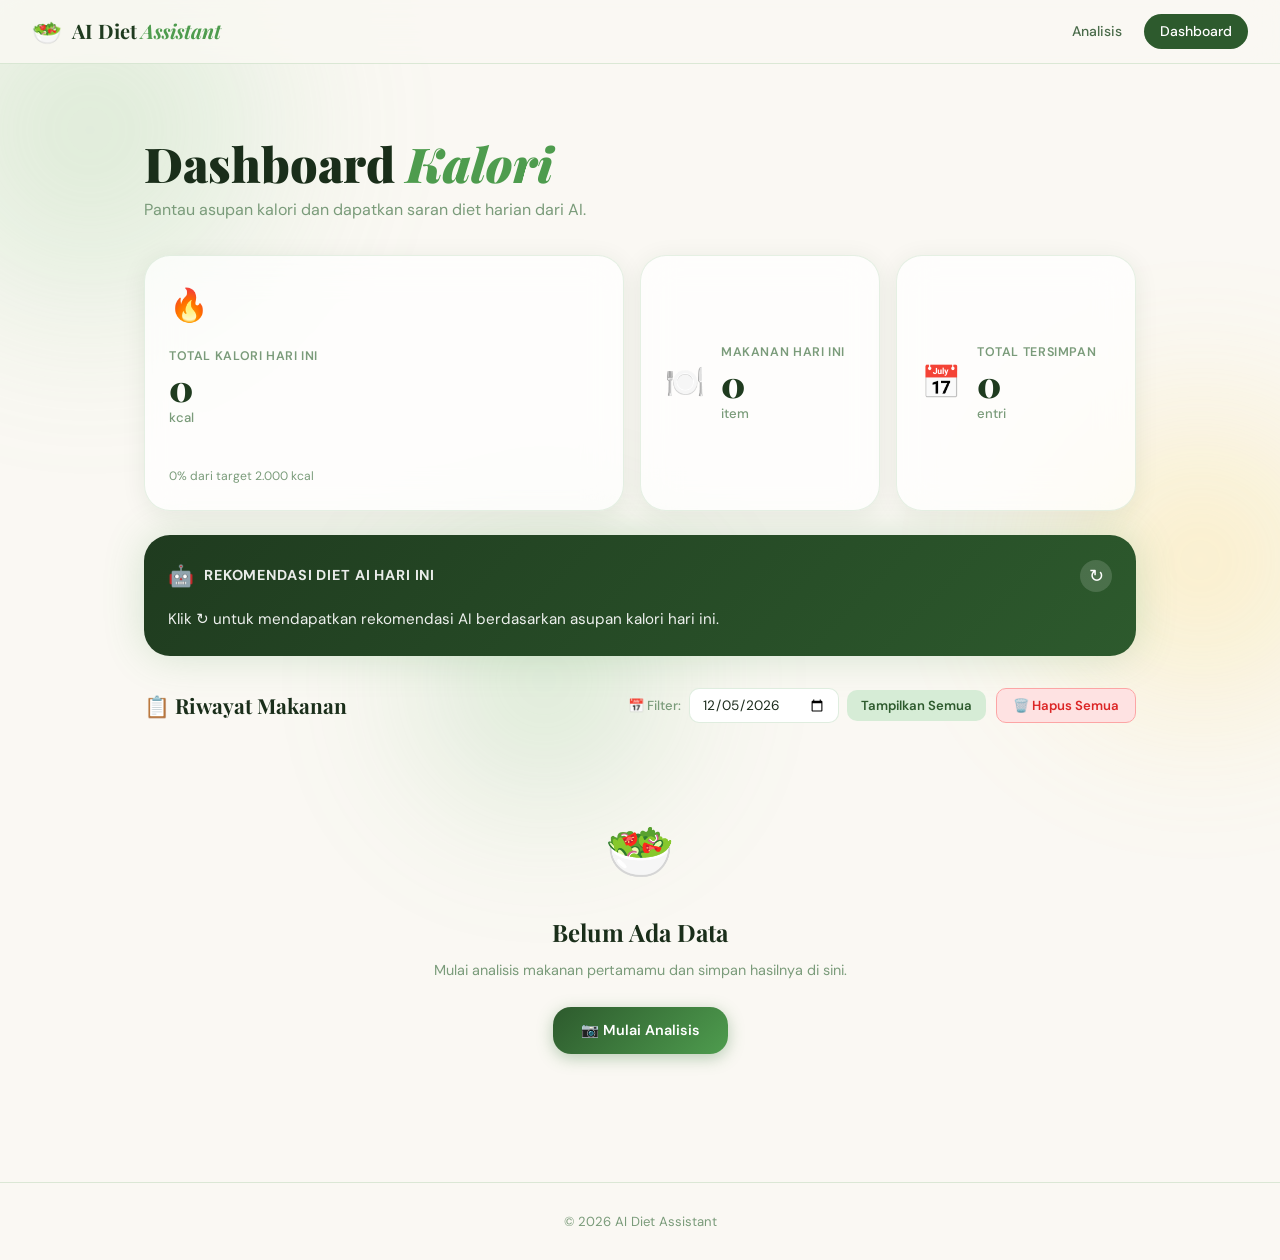
==== dashboard.html @ c58c876d "File Awal" ====
<!DOCTYPE html>
<html lang="id">
<head>
  <meta charset="UTF-8" />
  <meta name="viewport" content="width=device-width, initial-scale=1.0" />
  <title>Dashboard — AI Diet Assistant</title>
  <link rel="preconnect" href="https://fonts.googleapis.com" />
  <link href="https://fonts.googleapis.com/css2?family=Playfair+Display:wght@700;900&family=DM+Sans:wght@300;400;500;600&display=swap" rel="stylesheet" />
  <link rel="stylesheet" href="style.css" />
</head>
<body>
  <div class="bg-blob blob-1"></div>
  <div class="bg-blob blob-2"></div>
  <div class="bg-blob blob-3"></div>

  <!-- Navigation -->
  <nav class="navbar">
    <div class="nav-brand">
      <span class="brand-icon">🥗</span>
      <span class="brand-name">AI Diet<em>Assistant</em></span>
    </div>
    <div class="nav-links">
      <a href="index.html" class="nav-link">Analisis</a>
      <a href="dashboard.html" class="nav-link active">Dashboard</a>
    </div>
  </nav>

  <main class="main-container dashboard-container">
    <!-- Page Header -->
    <header class="page-header">
      <h1 class="page-title">Dashboard <em>Kalori</em></h1>
      <p class="page-subtitle">Pantau asupan kalori dan dapatkan saran diet harian dari AI.</p>
    </header>

    <!-- Stats Row -->
    <div class="stats-row">
      <div class="stat-card stat-calories">
        <div class="stat-icon">🔥</div>
        <div class="stat-info">
          <div class="stat-label">Total Kalori Hari Ini</div>
          <div class="stat-value" id="todayCalories">0</div>
          <div class="stat-unit">kcal</div>
        </div>
        <div class="stat-bar-wrap">
          <div class="stat-bar" id="calorieProgress"></div>
          <div class="stat-bar-label" id="calorieProgressLabel">0% dari target 2000 kcal</div>
        </div>
      </div>

      <div class="stat-card stat-meals">
        <div class="stat-icon">🍽️</div>
        <div class="stat-info">
          <div class="stat-label">Makanan Hari Ini</div>
          <div class="stat-value" id="todayMeals">0</div>
          <div class="stat-unit">item</div>
        </div>
      </div>

      <div class="stat-card stat-streak">
        <div class="stat-icon">📅</div>
        <div class="stat-info">
          <div class="stat-label">Total Tersimpan</div>
          <div class="stat-value" id="totalEntries">0</div>
          <div class="stat-unit">entri</div>
        </div>
      </div>
    </div>

    <!-- AI Recommendation Banner -->
    <div class="ai-rec-banner" id="aiRecBanner">
      <div class="ai-rec-header">
        <span class="ai-rec-icon">🤖</span>
        <span class="ai-rec-title">Rekomendasi Diet AI Hari Ini</span>
        <button class="btn-refresh-rec" id="refreshRecBtn" title="Refresh rekomendasi">↻</button>
      </div>
      <div class="ai-rec-body" id="aiRecBody">
        <div class="ai-rec-loading" id="aiRecLoading" hidden>
          <span class="spinner"></span> Memuat rekomendasi AI...
        </div>
        <div class="ai-rec-text" id="aiRecText">Klik ↻ untuk mendapatkan rekomendasi AI berdasarkan asupan kalori hari ini.</div>
      </div>
    </div>

    <!-- Controls Bar -->
    <div class="controls-bar">
      <div class="controls-left">
        <h2 class="section-title-sm">📋 Riwayat Makanan</h2>
      </div>
      <div class="controls-right">
        <div class="filter-group">
          <label class="filter-label">📅 Filter:</label>
          <input type="date" id="filterDate" class="filter-date" />
          <button class="btn-clear-filter" id="clearFilterBtn">Tampilkan Semua</button>
        </div>
        <button class="btn-danger" id="clearAllBtn">🗑️ Hapus Semua</button>
      </div>
    </div>

    <!-- Empty State -->
    <div class="empty-state" id="emptyState" hidden>
      <div class="empty-icon">🥗</div>
      <h3>Belum Ada Data</h3>
      <p>Mulai analisis makanan pertamamu dan simpan hasilnya di sini.</p>
      <a href="index.html" class="btn-goto-analyze">📷 Mulai Analisis</a>
    </div>

    <!-- History List -->
    <div class="history-grid" id="historyGrid"></div>

    <!-- Confirm Delete Modal -->
    <div class="modal-overlay" id="confirmModal" hidden>
      <div class="modal-box">
        <div class="modal-icon">⚠️</div>
        <h3>Hapus Semua Data?</h3>
        <p>Semua riwayat makanan akan dihapus permanen dan tidak dapat dikembalikan.</p>
        <div class="modal-actions">
          <button class="btn-modal-cancel" id="cancelDeleteBtn">Batal</button>
          <button class="btn-modal-confirm" id="confirmDeleteBtn">Ya, Hapus</button>
        </div>
      </div>
    </div>
  </main>

  <footer class="footer">
    <p>© 2026 AI Diet Assistant</p>
  </footer>

  <script src="script.js"></script>
  <script src="dashboard.js"></script>
</body>
</html>
---- style.css ----
/* ============================================================
   AI DIET ASSISTANT — STYLESHEET
   Theme: Organic-Luxury · Warm Greens + Earthy Tones
   ============================================================ */

/* ── Reset & Base ── */
*, *::before, *::after { box-sizing: border-box; margin: 0; padding: 0; }

:root {
  --green-900: #1a2e1a;
  --green-800: #1f3b1f;
  --green-700: #2d5a2d;
  --green-600: #3d7a3d;
  --green-500: #4e9c4e;
  --green-400: #6ab56a;
  --green-300: #92cc92;
  --green-100: #d6ecd6;
  --green-50:  #f0f8f0;

  --amber-500: #d97706;
  --amber-400: #f59e0b;
  --amber-300: #fcd34d;
  --amber-100: #fef3c7;

  --red-500:   #dc2626;
  --red-100:   #fee2e2;

  --cream:     #faf8f3;
  --warm-gray: #f5f0e8;
  --text-dark: #1c2b1c;
  --text-mid:  #4a6b4a;
  --text-soft: #7a9b7a;
  --border:    rgba(77, 156, 77, 0.18);

  --card-bg:   rgba(255,255,255,0.72);
  --card-border: rgba(77,156,77,0.14);
  --glass-blur: blur(18px);

  --radius-sm: 10px;
  --radius-md: 18px;
  --radius-lg: 26px;
  --radius-xl: 36px;

  --shadow-soft: 0 4px 24px rgba(30,60,30,0.08);
  --shadow-card: 0 8px 40px rgba(30,60,30,0.12);
  --shadow-glow: 0 0 40px rgba(78,156,78,0.22);

  --font-display: 'Playfair Display', Georgia, serif;
  --font-body:    'DM Sans', system-ui, sans-serif;

  --transition: 0.28s cubic-bezier(0.4,0,0.2,1);
}

html { scroll-behavior: smooth; }

body {
  font-family: var(--font-body);
  background-color: var(--cream);
  color: var(--text-dark);
  min-height: 100vh;
  overflow-x: hidden;
  line-height: 1.6;
}

/* ── Ambient Blobs ── */
.bg-blob {
  position: fixed;
  border-radius: 50%;
  filter: blur(80px);
  pointer-events: none;
  z-index: 0;
  opacity: 0.38;
}
.blob-1 {
  width: 500px; height: 500px;
  background: radial-gradient(circle, #92cc92, transparent 70%);
  top: -120px; left: -160px;
  animation: blobFloat 14s ease-in-out infinite;
}
.blob-2 {
  width: 400px; height: 400px;
  background: radial-gradient(circle, #fcd34d, transparent 70%);
  top: 40%; right: -120px;
  animation: blobFloat 18s ease-in-out infinite reverse;
}
.blob-3 {
  width: 320px; height: 320px;
  background: radial-gradient(circle, #6ab56a, transparent 70%);
  bottom: 60px; left: 30%;
  animation: blobFloat 22s ease-in-out infinite;
}
@keyframes blobFloat {
  0%,100% { transform: translate(0,0) scale(1); }
  33%      { transform: translate(30px,-20px) scale(1.04); }
  66%      { transform: translate(-20px,30px) scale(0.97); }
}

/* ── Navbar ── */
.navbar {
  position: sticky; top: 0; z-index: 100;
  display: flex; align-items: center; justify-content: space-between;
  padding: 0 2rem;
  height: 64px;
  background: rgba(250,248,243,0.85);
  backdrop-filter: blur(16px);
  border-bottom: 1px solid var(--border);
}
.nav-brand {
  display: flex; align-items: center; gap: 10px;
  font-family: var(--font-display);
  font-size: 1.25rem;
  font-weight: 700;
  color: var(--green-800);
}
.nav-brand em { font-style: italic; color: var(--green-500); margin-left: 4px; }
.brand-icon { font-size: 1.5rem; }
.nav-links { display: flex; gap: 6px; }
.nav-link {
  padding: 6px 16px;
  border-radius: 50px;
  font-size: 0.875rem;
  font-weight: 500;
  color: var(--text-mid);
  text-decoration: none;
  transition: var(--transition);
}
.nav-link:hover { background: var(--green-100); color: var(--green-700); }
.nav-link.active {
  background: var(--green-700);
  color: #fff;
}

/* ── Main Container ── */
.main-container {
  position: relative; z-index: 1;
  max-width: 900px;
  margin: 0 auto;
  padding: 2.5rem 1.5rem 4rem;
}

/* ── Hero ── */
.hero {
  text-align: center;
  padding: 3rem 1rem 2rem;
}
.hero-badge {
  display: inline-block;
  background: var(--green-100);
  color: var(--green-700);
  border: 1px solid var(--green-300);
  border-radius: 50px;
  padding: 5px 16px;
  font-size: 0.8rem;
  font-weight: 600;
  letter-spacing: 0.04em;
  margin-bottom: 1.25rem;
}
.hero-title {
  font-family: var(--font-display);
  font-size: clamp(2.5rem, 6vw, 4rem);
  font-weight: 900;
  line-height: 1.12;
  color: var(--green-900);
  margin-bottom: 1rem;
}
.hero-title em {
  font-style: italic;
  color: var(--green-500);
}
.hero-subtitle {
  font-size: 1.05rem;
  color: var(--text-soft);
  max-width: 480px;
  margin: 0 auto;
  font-weight: 400;
}

/* ── API Key Card ── */
.apikey-card {
  background: var(--card-bg);
  backdrop-filter: var(--glass-blur);
  border: 1px solid var(--amber-300);
  border-radius: var(--radius-lg);
  padding: 1.75rem;
  margin: 1.5rem 0;
  text-align: center;
  box-shadow: var(--shadow-soft);
}
.apikey-icon { font-size: 2rem; margin-bottom: 0.5rem; }
.apikey-card h3 {
  font-family: var(--font-display);
  font-size: 1.2rem;
  color: var(--text-dark);
  margin-bottom: 0.4rem;
}
.apikey-card p { font-size: 0.88rem; color: var(--text-soft); margin-bottom: 1.1rem; }
.apikey-input-group {
  display: flex; gap: 8px;
  max-width: 480px;
  margin: 0 auto 0.75rem;
}
.apikey-input {
  flex: 1;
  padding: 10px 14px;
  border: 1.5px solid var(--border);
  border-radius: var(--radius-sm);
  font-family: var(--font-body);
  font-size: 0.9rem;
  background: rgba(255,255,255,0.9);
  color: var(--text-dark);
  outline: none;
  transition: var(--transition);
}
.apikey-input:focus { border-color: var(--green-500); box-shadow: 0 0 0 3px rgba(78,156,78,0.12); }
.btn-save-key {
  padding: 10px 20px;
  background: var(--green-700);
  color: #fff;
  border: none;
  border-radius: var(--radius-sm);
  font-family: var(--font-body);
  font-weight: 600;
  font-size: 0.9rem;
  cursor: pointer;
  transition: var(--transition);
}
.btn-save-key:hover { background: var(--green-600); }
.apikey-hint {
  font-size: 0.78rem;
  color: var(--text-soft);
  display: flex; align-items: center; justify-content: center; gap: 5px;
}
.apikey-saved { background: var(--green-50); border-color: var(--green-300); }
.apikey-saved .apikey-icon::after { content: ' ✓'; color: var(--green-500); }

/* ── Capture Section ── */
.capture-section { margin: 2rem 0; }
.capture-actions {
  display: flex;
  align-items: center;
  justify-content: center;
  gap: 1rem;
  flex-wrap: wrap;
}
.btn-capture {
  display: flex; flex-direction: column; align-items: center; gap: 10px;
  width: 170px; padding: 1.75rem 1rem;
  border: 2px dashed var(--green-300);
  border-radius: var(--radius-lg);
  background: var(--card-bg);
  backdrop-filter: var(--glass-blur);
  cursor: pointer;
  transition: var(--transition);
  font-family: var(--font-body);
  box-shadow: var(--shadow-soft);
}
.btn-capture:hover {
  border-color: var(--green-500);
  background: white;
  transform: translateY(-4px);
  box-shadow: var(--shadow-card);
}
.btn-icon { font-size: 2.2rem; }
.btn-label { font-size: 0.9rem; font-weight: 600; color: var(--text-mid); }
.capture-divider {
  color: var(--text-soft);
  font-size: 0.85rem;
  font-weight: 500;
  padding: 0 4px;
}

/* ── Camera Modal ── */
.camera-modal {
  display: none;
  position: fixed; inset: 0; z-index: 300;
  align-items: center; justify-content: center;
}
.camera-modal.active { display: flex; }
.camera-overlay {
  position: absolute; inset: 0;
  background: rgba(10,20,10,0.7);
  backdrop-filter: blur(6px);
}
.camera-container {
  position: relative; z-index: 1;
  background: var(--green-900);
  border-radius: var(--radius-xl);
  overflow: hidden;
  width: 90%;
  max-width: 520px;
  box-shadow: 0 24px 80px rgba(0,0,0,0.5);
}
.camera-header {
  display: flex; align-items: center; justify-content: space-between;
  padding: 14px 18px;
  background: rgba(255,255,255,0.06);
  font-size: 0.9rem; font-weight: 600; color: #fff;
}
.btn-close-camera {
  background: rgba(255,255,255,0.12);
  border: none; border-radius: 50%;
  width: 32px; height: 32px;
  color: #fff; font-size: 0.9rem;
  cursor: pointer; transition: var(--transition);
}
.btn-close-camera:hover { background: rgba(255,255,255,0.22); }
.camera-viewfinder {
  position: relative;
  aspect-ratio: 4/3;
  background: #000;
  overflow: hidden;
}
#cameraVideo {
  width: 100%; height: 100%;
  object-fit: cover;
}
.camera-frame {
  position: absolute; inset: 20px;
  pointer-events: none;
}
.frame-corner {
  position: absolute;
  width: 28px; height: 28px;
  border-color: rgba(255,255,255,0.8);
  border-style: solid;
}
.frame-corner.tl { top:0; left:0; border-width: 3px 0 0 3px; border-radius: 4px 0 0 0; }
.frame-corner.tr { top:0; right:0; border-width: 3px 3px 0 0; border-radius: 0 4px 0 0; }
.frame-corner.bl { bottom:0; left:0; border-width: 0 0 3px 3px; border-radius: 0 0 0 4px; }
.frame-corner.br { bottom:0; right:0; border-width: 0 3px 3px 0; border-radius: 0 0 4px 0; }
.camera-hint {
  position: absolute; bottom: 14px; left: 50%; transform: translateX(-50%);
  background: rgba(0,0,0,0.55);
  color: rgba(255,255,255,0.85);
  font-size: 0.75rem;
  padding: 5px 14px;
  border-radius: 50px;
  white-space: nowrap;
}
.btn-shutter {
  display: flex; align-items: center; justify-content: center;
  width: 72px; height: 72px;
  background: rgba(255,255,255,0.12);
  border: 3px solid rgba(255,255,255,0.7);
  border-radius: 50%;
  margin: 18px auto;
  cursor: pointer;
  transition: var(--transition);
}
.btn-shutter:hover { background: rgba(255,255,255,0.22); transform: scale(1.05); }
.btn-shutter:active { transform: scale(0.95); }
.shutter-inner {
  width: 52px; height: 52px;
  background: #fff;
  border-radius: 50%;
  transition: var(--transition);
}
.btn-shutter:active .shutter-inner { transform: scale(0.88); }

/* ── Permission Error ── */
.permission-error {
  display: flex; align-items: flex-start; gap: 14px;
  background: var(--red-100);
  border: 1px solid #fca5a5;
  border-radius: var(--radius-md);
  padding: 1.1rem 1.25rem;
  margin-top: 1rem;
}
.error-icon { font-size: 1.5rem; flex-shrink: 0; }
.permission-error strong { font-weight: 600; color: var(--red-500); }
.permission-error p { font-size: 0.85rem; color: #7f1d1d; margin-top: 3px; }
.btn-dismiss {
  margin-left: auto;
  background: none; border: none;
  color: #b91c1c;
  cursor: pointer; font-size: 1rem;
  flex-shrink: 0;
}

/* ── Analysis Section ── */
.analysis-section { margin: 2rem 0; }
.analysis-grid {
  display: grid;
  grid-template-columns: 1fr 1fr;
  gap: 1.25rem;
}
@media (max-width: 640px) {
  .analysis-grid { grid-template-columns: 1fr; }
}

/* ── Preview Card ── */
.preview-card, .result-card {
  background: var(--card-bg);
  backdrop-filter: var(--glass-blur);
  border: 1px solid var(--card-border);
  border-radius: var(--radius-lg);
  padding: 1.5rem;
  box-shadow: var(--shadow-card);
}
.card-label {
  font-size: 0.8rem;
  font-weight: 600;
  color: var(--text-soft);
  letter-spacing: 0.05em;
  text-transform: uppercase;
  margin-bottom: 1rem;
}
.preview-wrapper {
  position: relative;
  border-radius: var(--radius-md);
  overflow: hidden;
  margin-bottom: 1rem;
  aspect-ratio: 4/3;
  background: var(--warm-gray);
}
.preview-img {
  width: 100%; height: 100%;
  object-fit: cover;
  display: block;
}
.btn-retake {
  position: absolute; bottom: 10px; right: 10px;
  background: rgba(255,255,255,0.85);
  border: none;
  border-radius: 50px;
  padding: 6px 14px;
  font-size: 0.78rem;
  font-weight: 600;
  color: var(--text-mid);
  cursor: pointer;
  backdrop-filter: blur(8px);
  transition: var(--transition);
}
.btn-retake:hover { background: #fff; color: var(--green-700); }
.btn-analyze {
  width: 100%;
  padding: 13px;
  background: linear-gradient(135deg, var(--green-700), var(--green-500));
  color: #fff;
  border: none;
  border-radius: var(--radius-md);
  font-family: var(--font-body);
  font-size: 0.95rem;
  font-weight: 600;
  cursor: pointer;
  transition: var(--transition);
  box-shadow: 0 4px 16px rgba(61,122,61,0.35);
}
.btn-analyze:hover { transform: translateY(-2px); box-shadow: 0 8px 24px rgba(61,122,61,0.45); }
.btn-analyze:active { transform: translateY(0); }
.btn-analyze:disabled { opacity: 0.6; cursor: not-allowed; transform: none; }

/* ── Result Card ── */
.result-food {
  display: flex; align-items: center; gap: 14px;
  background: var(--green-50);
  border-radius: var(--radius-md);
  padding: 14px;
  margin-bottom: 1.25rem;
}
.result-food-icon { font-size: 2.4rem; }
.result-label { font-size: 0.74rem; font-weight: 600; color: var(--text-soft); text-transform: uppercase; letter-spacing: 0.05em; }
.result-food-name { font-family: var(--font-display); font-size: 1.25rem; font-weight: 700; color: var(--green-900); margin-top: 2px; }

.result-calories {
  background: linear-gradient(135deg, var(--green-800), var(--green-700));
  border-radius: var(--radius-md);
  padding: 1.1rem 1.25rem;
  margin-bottom: 1.25rem;
  color: #fff;
}
.calories-label { font-size: 0.78rem; font-weight: 600; opacity: 0.75; text-transform: uppercase; letter-spacing: 0.05em; margin-bottom: 4px; }
.calories-value {
  display: flex; align-items: baseline; gap: 4px;
  font-family: var(--font-display);
  font-size: 2rem;
  font-weight: 900;
  margin-bottom: 10px;
}
.cal-dash { font-size: 1.5rem; opacity: 0.7; }
.cal-unit { font-size: 0.9rem; font-weight: 500; opacity: 0.75; margin-left: 4px; align-self: flex-end; margin-bottom: 2px; }
.calories-bar-wrapper {
  height: 6px;
  background: rgba(255,255,255,0.18);
  border-radius: 50px;
  overflow: hidden;
}
.calories-bar {
  height: 100%;
  background: var(--amber-300);
  border-radius: 50px;
  width: 0;
  transition: width 1s cubic-bezier(0.4,0,0.2,1);
}

.result-recommendation {
  background: var(--amber-100);
  border-left: 3px solid var(--amber-400);
  border-radius: 0 var(--radius-sm) var(--radius-sm) 0;
  padding: 1rem 1rem 1rem 1.1rem;
  margin-bottom: 1.1rem;
}
.rec-header { font-size: 0.8rem; font-weight: 700; color: var(--amber-500); text-transform: uppercase; letter-spacing: 0.04em; margin-bottom: 5px; }
.rec-text { font-size: 0.9rem; color: #78350f; line-height: 1.6; }

.result-disclaimer {
  font-size: 0.75rem;
  color: var(--text-soft);
  background: var(--warm-gray);
  border-radius: var(--radius-sm);
  padding: 8px 12px;
  margin-bottom: 1.1rem;
  line-height: 1.5;
}

.btn-save {
  width: 100%;
  padding: 12px;
  background: white;
  border: 2px solid var(--green-400);
  border-radius: var(--radius-md);
  font-family: var(--font-body);
  font-size: 0.9rem;
  font-weight: 600;
  color: var(--green-700);
  cursor: pointer;
  transition: var(--transition);
}
.btn-save:hover { background: var(--green-50); border-color: var(--green-600); }
.save-success {
  text-align: center;
  font-size: 0.85rem;
  font-weight: 600;
  color: var(--green-600);
  margin-top: 8px;
  animation: fadeIn 0.3s ease;
}

/* ── Analysis Error ── */
.analysis-error {
  display: flex; align-items: flex-start; gap: 14px;
  background: var(--red-100);
  border: 1px solid #fca5a5;
  border-radius: var(--radius-md);
  padding: 1.25rem;
  margin-top: 1rem;
}
.error-icon-lg { font-size: 2rem; flex-shrink: 0; }
.analysis-error strong { font-size: 0.95rem; font-weight: 600; color: var(--red-500); }
.analysis-error p { font-size: 0.85rem; color: #7f1d1d; margin-top: 3px; }
.btn-retry {
  margin-left: auto;
  padding: 8px 16px;
  background: var(--red-500);
  color: #fff;
  border: none;
  border-radius: var(--radius-sm);
  font-family: var(--font-body);
  font-size: 0.85rem;
  font-weight: 600;
  cursor: pointer;
  flex-shrink: 0;
  transition: var(--transition);
}
.btn-retry:hover { background: #b91c1c; }

/* ── How It Works ── */
.howto-section { margin: 4rem 0 1rem; }
.section-title {
  font-family: var(--font-display);
  font-size: 1.8rem;
  font-weight: 700;
  color: var(--green-900);
  margin-bottom: 1.75rem;
  text-align: center;
}
.steps-grid {
  display: grid;
  grid-template-columns: repeat(3, 1fr);
  gap: 1.1rem;
}
@media (max-width: 640px) {
  .steps-grid { grid-template-columns: 1fr; }
}
.step-card {
  background: var(--card-bg);
  backdrop-filter: var(--glass-blur);
  border: 1px solid var(--card-border);
  border-radius: var(--radius-lg);
  padding: 1.5rem;
  position: relative;
  overflow: hidden;
  box-shadow: var(--shadow-soft);
  transition: var(--transition);
}
.step-card:hover { transform: translateY(-4px); box-shadow: var(--shadow-card); }
.step-num {
  position: absolute; top: 14px; right: 16px;
  font-size: 2.5rem;
  font-weight: 900;
  font-family: var(--font-display);
  color: var(--green-100);
}
.step-icon { font-size: 2rem; margin-bottom: 0.75rem; }
.step-card h3 {
  font-family: var(--font-display);
  font-size: 1.1rem;
  font-weight: 700;
  color: var(--green-900);
  margin-bottom: 0.4rem;
}
.step-card p { font-size: 0.85rem; color: var(--text-soft); line-height: 1.6; }

/* ── Spinner ── */
.spinner {
  display: inline-block;
  width: 14px; height: 14px;
  border: 2px solid rgba(255,255,255,0.35);
  border-top-color: #fff;
  border-radius: 50%;
  animation: spin 0.7s linear infinite;
  vertical-align: middle;
  margin-right: 4px;
}
.spinner.dark {
  border-color: rgba(45,90,45,0.25);
  border-top-color: var(--green-700);
}
@keyframes spin { to { transform: rotate(360deg); } }

/* ── Footer ── */
.footer {
  position: relative; z-index: 1;
  text-align: center;
  padding: 1.75rem;
  font-size: 0.82rem;
  color: var(--text-soft);
  border-top: 1px solid var(--border);
}

/* ================================================================
   DASHBOARD STYLES
   ================================================================ */

.dashboard-container { max-width: 1040px; }

.page-header {
  margin-bottom: 2rem;
  padding-top: 2rem;
}
.page-title {
  font-family: var(--font-display);
  font-size: clamp(2rem, 5vw, 3rem);
  font-weight: 900;
  color: var(--green-900);
  line-height: 1.15;
}
.page-title em { font-style: italic; color: var(--green-500); }
.page-subtitle { color: var(--text-soft); font-size: 1rem; margin-top: 6px; }

/* Stats Row */
.stats-row {
  display: grid;
  grid-template-columns: 2fr 1fr 1fr;
  gap: 1rem;
  margin-bottom: 1.5rem;
}
@media (max-width: 640px) { .stats-row { grid-template-columns: 1fr; } }

.stat-card {
  background: var(--card-bg);
  backdrop-filter: var(--glass-blur);
  border: 1px solid var(--card-border);
  border-radius: var(--radius-lg);
  padding: 1.5rem;
  box-shadow: var(--shadow-soft);
  display: flex;
  align-items: center;
  gap: 1rem;
  flex-wrap: wrap;
}
.stat-calories { flex-direction: column; align-items: flex-start; }
.stat-icon { font-size: 2rem; }
.stat-label { font-size: 0.78rem; font-weight: 600; color: var(--text-soft); text-transform: uppercase; letter-spacing: 0.05em; }
.stat-value {
  font-family: var(--font-display);
  font-size: 2.25rem;
  font-weight: 900;
  color: var(--green-800);
  line-height: 1;
  margin: 2px 0;
}
.stat-unit { font-size: 0.82rem; color: var(--text-soft); font-weight: 500; }
.stat-bar-wrap { width: 100%; margin-top: 10px; }
.stat-bar {
  height: 8px;
  background: linear-gradient(90deg, var(--green-500), var(--amber-400));
  border-radius: 50px;
  width: 0;
  transition: width 1.2s cubic-bezier(0.4,0,0.2,1);
}
.stat-bar-label { font-size: 0.76rem; color: var(--text-soft); margin-top: 5px; }

/* AI Recommendation Banner */
.ai-rec-banner {
  background: linear-gradient(135deg, var(--green-800) 0%, var(--green-700) 100%);
  border-radius: var(--radius-lg);
  padding: 1.5rem;
  margin-bottom: 2rem;
  color: #fff;
  box-shadow: var(--shadow-glow);
}
.ai-rec-header {
  display: flex; align-items: center; gap: 10px;
  margin-bottom: 0.875rem;
}
.ai-rec-icon { font-size: 1.3rem; }
.ai-rec-title { font-weight: 700; font-size: 0.9rem; text-transform: uppercase; letter-spacing: 0.06em; opacity: 0.9; }
.btn-refresh-rec {
  margin-left: auto;
  background: rgba(255,255,255,0.15);
  border: none;
  border-radius: 50%;
  width: 32px; height: 32px;
  font-size: 1.1rem;
  color: #fff;
  cursor: pointer;
  transition: var(--transition);
  display: flex; align-items: center; justify-content: center;
}
.btn-refresh-rec:hover { background: rgba(255,255,255,0.25); transform: rotate(180deg); }
.ai-rec-loading { display: flex; align-items: center; gap: 8px; opacity: 0.8; font-size: 0.9rem; }
.ai-rec-text { font-size: 0.95rem; line-height: 1.7; opacity: 0.92; }

/* Controls Bar */
.controls-bar {
  display: flex;
  align-items: center;
  justify-content: space-between;
  gap: 1rem;
  flex-wrap: wrap;
  margin-bottom: 1.25rem;
}
.section-title-sm {
  font-family: var(--font-display);
  font-size: 1.3rem;
  font-weight: 700;
  color: var(--green-900);
}
.controls-right { display: flex; align-items: center; gap: 10px; flex-wrap: wrap; }
.filter-group { display: flex; align-items: center; gap: 8px; }
.filter-label { font-size: 0.82rem; color: var(--text-soft); font-weight: 500; }
.filter-date {
  padding: 7px 12px;
  border: 1.5px solid var(--border);
  border-radius: var(--radius-sm);
  font-family: var(--font-body);
  font-size: 0.85rem;
  color: var(--text-dark);
  background: white;
  outline: none;
  transition: var(--transition);
}
.filter-date:focus { border-color: var(--green-500); }
.btn-clear-filter {
  padding: 7px 14px;
  background: var(--green-100);
  border: none;
  border-radius: var(--radius-sm);
  font-family: var(--font-body);
  font-size: 0.82rem;
  color: var(--green-700);
  font-weight: 600;
  cursor: pointer;
  transition: var(--transition);
}
.btn-clear-filter:hover { background: var(--green-200, #c3e0c3); }
.btn-danger {
  padding: 8px 16px;
  background: var(--red-100);
  border: 1px solid #fca5a5;
  border-radius: var(--radius-sm);
  font-family: var(--font-body);
  font-size: 0.82rem;
  color: var(--red-500);
  font-weight: 600;
  cursor: pointer;
  transition: var(--transition);
}
.btn-danger:hover { background: var(--red-500); color: #fff; border-color: var(--red-500); }

/* History Grid */
.history-grid {
  display: grid;
  grid-template-columns: repeat(auto-fill, minmax(230px, 1fr));
  gap: 1rem;
}
.history-card {
  background: var(--card-bg);
  backdrop-filter: var(--glass-blur);
  border: 1px solid var(--card-border);
  border-radius: var(--radius-lg);
  overflow: hidden;
  box-shadow: var(--shadow-soft);
  transition: var(--transition);
  animation: cardIn 0.4s ease both;
}
@keyframes cardIn {
  from { opacity: 0; transform: translateY(16px) scale(0.97); }
  to   { opacity: 1; transform: none; }
}
.history-card:hover { transform: translateY(-4px); box-shadow: var(--shadow-card); }
.history-card-img {
  width: 100%; aspect-ratio: 4/3;
  object-fit: cover;
  display: block;
}
.history-card-body { padding: 1rem; }
.history-card-date {
  font-size: 0.72rem;
  color: var(--text-soft);
  font-weight: 600;
  text-transform: uppercase;
  letter-spacing: 0.04em;
  margin-bottom: 4px;
}
.history-card-name {
  font-family: var(--font-display);
  font-size: 1.05rem;
  font-weight: 700;
  color: var(--green-900);
  margin-bottom: 8px;
  line-height: 1.3;
}
.history-card-calories {
  display: inline-flex;
  align-items: center;
  gap: 5px;
  background: linear-gradient(135deg, var(--green-800), var(--green-600));
  color: #fff;
  padding: 4px 10px;
  border-radius: 50px;
  font-size: 0.8rem;
  font-weight: 700;
}
.history-card-footer {
  display: flex; align-items: center; justify-content: flex-end;
  padding: 8px 1rem;
  border-top: 1px solid var(--border);
}
.btn-delete-entry {
  background: none; border: none;
  color: var(--text-soft);
  font-size: 0.8rem;
  cursor: pointer;
  padding: 4px 8px;
  border-radius: var(--radius-sm);
  transition: var(--transition);
}
.btn-delete-entry:hover { color: var(--red-500); background: var(--red-100); }

/* Empty State */
.empty-state {
  text-align: center;
  padding: 4rem 2rem;
}
.empty-icon { font-size: 3.5rem; margin-bottom: 1rem; }
.empty-state h3 {
  font-family: var(--font-display);
  font-size: 1.5rem;
  color: var(--green-900);
  margin-bottom: 0.5rem;
}
.empty-state p { color: var(--text-soft); font-size: 0.9rem; margin-bottom: 1.5rem; }
.btn-goto-analyze {
  display: inline-block;
  padding: 12px 28px;
  background: linear-gradient(135deg, var(--green-700), var(--green-500));
  color: #fff;
  border-radius: var(--radius-md);
  text-decoration: none;
  font-weight: 600;
  font-size: 0.9rem;
  transition: var(--transition);
  box-shadow: 0 4px 16px rgba(61,122,61,0.35);
}
.btn-goto-analyze:hover { transform: translateY(-2px); box-shadow: 0 8px 24px rgba(61,122,61,0.45); }

/* Modal */
.modal-overlay {
  position: fixed; inset: 0; z-index: 500;
  background: rgba(10,20,10,0.55);
  backdrop-filter: blur(6px);
  display: flex; align-items: center; justify-content: center;
}
.modal-overlay[hidden] { display: none; }
.modal-box {
  background: #fff;
  border-radius: var(--radius-xl);
  padding: 2.5rem;
  max-width: 380px; width: 90%;
  text-align: center;
  box-shadow: 0 24px 80px rgba(0,0,0,0.25);
  animation: modalIn 0.3s cubic-bezier(0.34,1.56,0.64,1);
}
@keyframes modalIn {
  from { opacity: 0; transform: scale(0.85) translateY(20px); }
  to   { opacity: 1; transform: none; }
}
.modal-icon { font-size: 3rem; margin-bottom: 0.75rem; }
.modal-box h3 { font-family: var(--font-display); font-size: 1.4rem; margin-bottom: 0.5rem; color: var(--text-dark); }
.modal-box p { font-size: 0.9rem; color: var(--text-soft); margin-bottom: 1.5rem; line-height: 1.6; }
.modal-actions { display: flex; gap: 10px; }
.btn-modal-cancel, .btn-modal-confirm {
  flex: 1; padding: 12px;
  border-radius: var(--radius-md);
  font-family: var(--font-body);
  font-weight: 600; font-size: 0.9rem;
  cursor: pointer; transition: var(--transition); border: none;
}
.btn-modal-cancel { background: var(--warm-gray); color: var(--text-mid); }
.btn-modal-cancel:hover { background: #e8e0d0; }
.btn-modal-confirm { background: var(--red-500); color: #fff; }
.btn-modal-confirm:hover { background: #b91c1c; }

/* Utility */
@keyframes fadeIn {
  from { opacity: 0; transform: translateY(4px); }
  to   { opacity: 1; transform: none; }
}
[hidden] { display: none !important; }
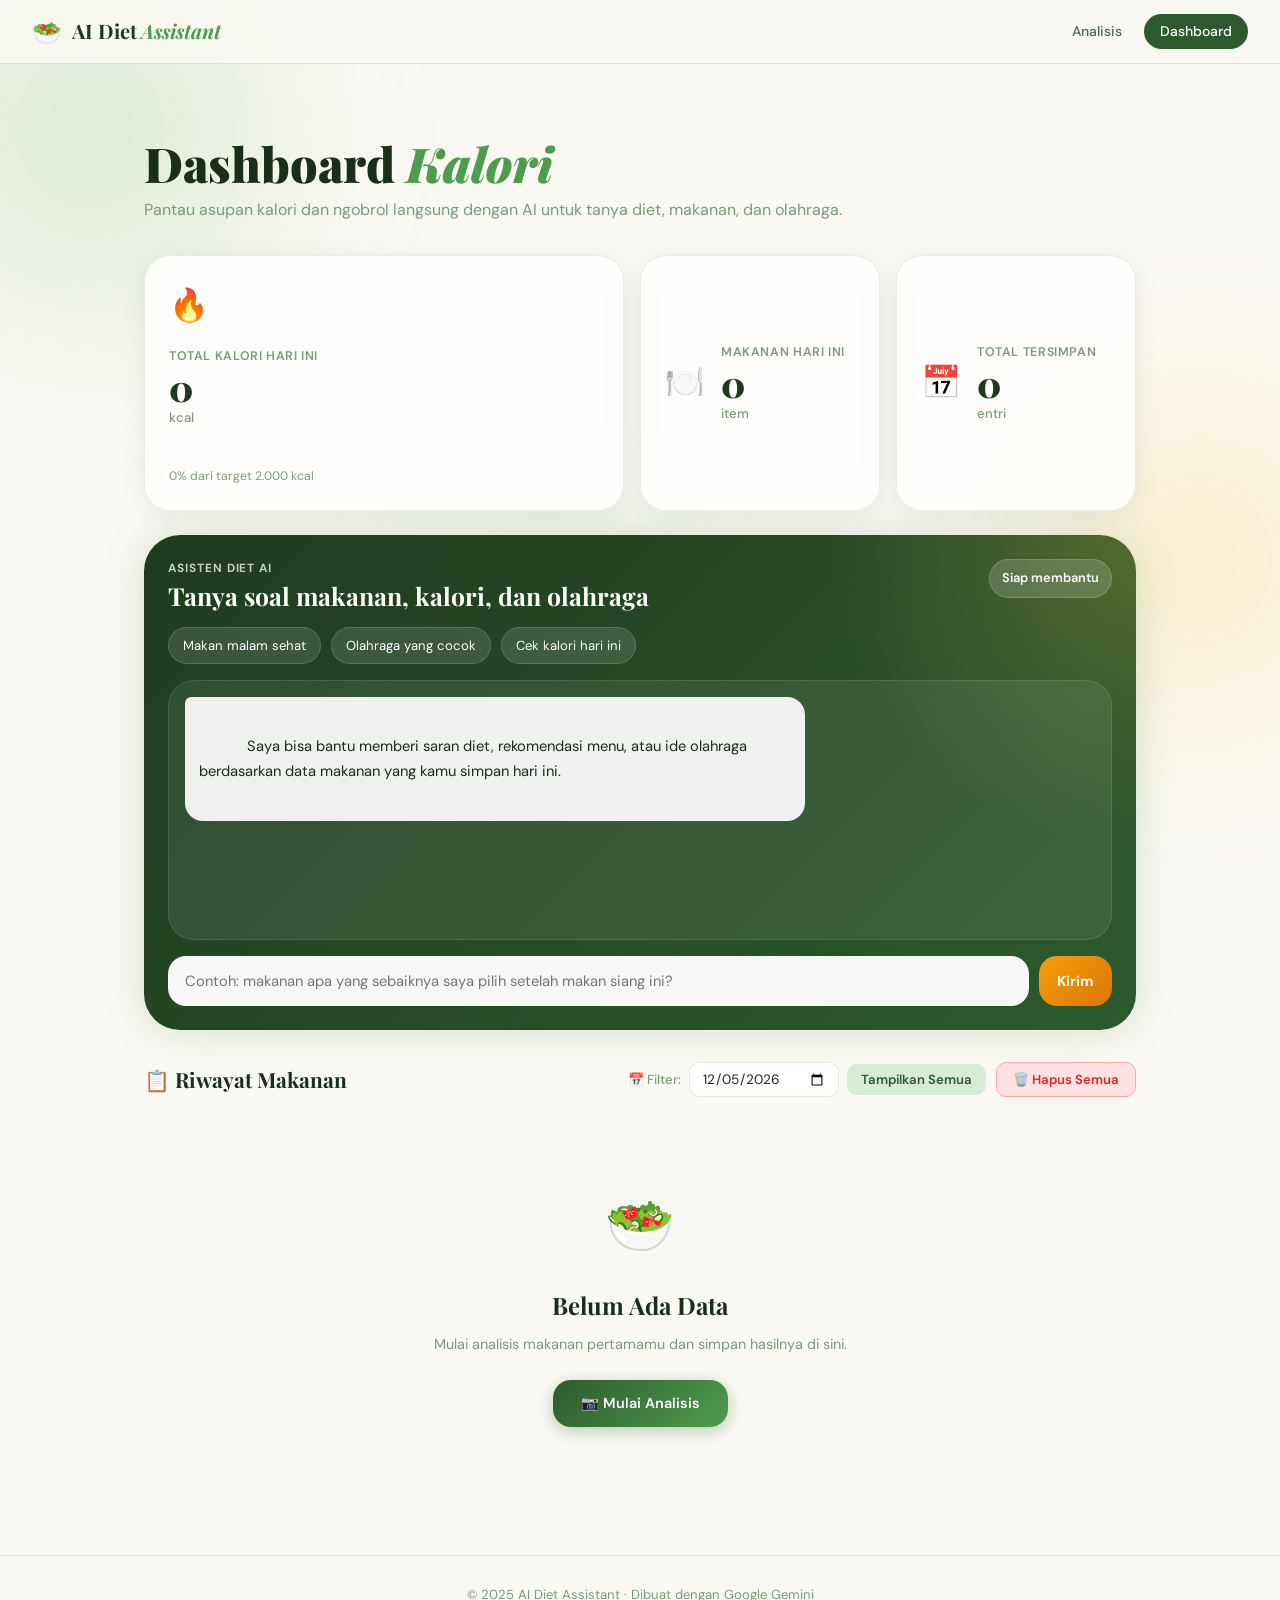
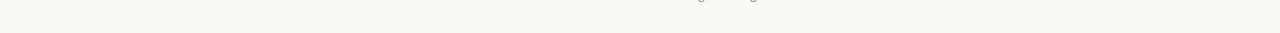
==== commit 7817394f: "update" ====
--- a/dashboard.html
+++ b/dashboard.html
@@ -3,7 +3,7 @@
 <head>
   <meta charset="UTF-8" />
   <meta name="viewport" content="width=device-width, initial-scale=1.0" />
-  <title>Dashboard — AI Diet Assistant</title>
+  <title>Dashboard - AI Diet Assistant</title>
   <link rel="preconnect" href="https://fonts.googleapis.com" />
   <link href="https://fonts.googleapis.com/css2?family=Playfair+Display:wght@700;900&family=DM+Sans:wght@300;400;500;600&display=swap" rel="stylesheet" />
   <link rel="stylesheet" href="style.css" />
@@ -13,7 +13,6 @@
   <div class="bg-blob blob-2"></div>
   <div class="bg-blob blob-3"></div>
 
-  <!-- Navigation -->
   <nav class="navbar">
     <div class="nav-brand">
       <span class="brand-icon">🥗</span>
@@ -26,13 +25,11 @@
   </nav>
 
   <main class="main-container dashboard-container">
-    <!-- Page Header -->
     <header class="page-header">
       <h1 class="page-title">Dashboard <em>Kalori</em></h1>
-      <p class="page-subtitle">Pantau asupan kalori dan dapatkan saran diet harian dari AI.</p>
+      <p class="page-subtitle">Pantau asupan kalori dan ngobrol langsung dengan AI untuk tanya diet, makanan, dan olahraga.</p>
     </header>
 
-    <!-- Stats Row -->
     <div class="stats-row">
       <div class="stat-card stat-calories">
         <div class="stat-icon">🔥</div>
@@ -66,22 +63,39 @@
       </div>
     </div>
 
-    <!-- AI Recommendation Banner -->
-    <div class="ai-rec-banner" id="aiRecBanner">
-      <div class="ai-rec-header">
-        <span class="ai-rec-icon">🤖</span>
-        <span class="ai-rec-title">Rekomendasi Diet AI Hari Ini</span>
-        <button class="btn-refresh-rec" id="refreshRecBtn" title="Refresh rekomendasi">↻</button>
+    <section class="ai-chat-panel" id="aiChatPanel">
+      <div class="ai-chat-header">
+        <div>
+          <div class="ai-chat-eyebrow">Asisten Diet AI</div>
+          <h2 class="ai-chat-title">Tanya soal makanan, kalori, dan olahraga</h2>
+        </div>
+        <div class="ai-chat-status" id="aiChatStatus">Siap membantu</div>
       </div>
-      <div class="ai-rec-body" id="aiRecBody">
-        <div class="ai-rec-loading" id="aiRecLoading" hidden>
-          <span class="spinner"></span> Memuat rekomendasi AI...
+
+      <div class="ai-chat-suggestions">
+        <button class="chat-suggestion-chip" type="button" data-question="Berdasarkan makanan saya hari ini, apa rekomendasi makan malam yang lebih seimbang?">Makan malam sehat</button>
+        <button class="chat-suggestion-chip" type="button" data-question="Olahraga apa yang cocok untuk membantu membakar kalori saya hari ini?">Olahraga yang cocok</button>
+        <button class="chat-suggestion-chip" type="button" data-question="Apakah asupan kalori saya hari ini sudah berlebihan?">Cek kalori hari ini</button>
+      </div>
+
+      <div class="ai-chat-messages" id="aiChatMessages">
+        <div class="chat-message assistant">
+          <div class="chat-bubble">
+            Saya bisa bantu memberi saran diet, rekomendasi menu, atau ide olahraga berdasarkan data makanan yang kamu simpan hari ini.
+          </div>
         </div>
-        <div class="ai-rec-text" id="aiRecText">Klik ↻ untuk mendapatkan rekomendasi AI berdasarkan asupan kalori hari ini.</div>
       </div>
-    </div>
 
-    <!-- Controls Bar -->
+      <div class="ai-chat-loading" id="aiChatLoading" hidden>
+        <span class="spinner dark"></span> AI sedang menyiapkan jawaban...
+      </div>
+
+      <form class="ai-chat-form" id="aiChatForm">
+        <input type="text" id="aiChatInput" class="ai-chat-input" placeholder="Contoh: makanan apa yang sebaiknya saya pilih setelah makan siang ini?" maxlength="300" />
+        <button type="submit" class="btn-send-chat" id="sendChatBtn">Kirim</button>
+      </form>
+    </section>
+
     <div class="controls-bar">
       <div class="controls-left">
         <h2 class="section-title-sm">📋 Riwayat Makanan</h2>
@@ -96,7 +110,6 @@
       </div>
     </div>
 
-    <!-- Empty State -->
     <div class="empty-state" id="emptyState" hidden>
       <div class="empty-icon">🥗</div>
       <h3>Belum Ada Data</h3>
@@ -104,10 +117,8 @@
       <a href="index.html" class="btn-goto-analyze">📷 Mulai Analisis</a>
     </div>
 
-    <!-- History List -->
     <div class="history-grid" id="historyGrid"></div>
 
-    <!-- Confirm Delete Modal -->
     <div class="modal-overlay" id="confirmModal" hidden>
       <div class="modal-box">
         <div class="modal-icon">⚠️</div>
@@ -122,7 +133,7 @@
   </main>
 
   <footer class="footer">
-    <p>© 2026 AI Diet Assistant</p>
+    <p>© 2025 AI Diet Assistant · Dibuat dengan Google Gemini</p>
   </footer>
 
   <script src="script.js"></script>
--- a/style.css
+++ b/style.css
@@ -929,3 +929,168 @@
   to   { opacity: 1; transform: none; }
 }
 [hidden] { display: none !important; }
+
+/* Dashboard Chat */
+.ai-chat-panel {
+  background:
+    radial-gradient(circle at top right, rgba(252,211,77,0.2), transparent 28%),
+    linear-gradient(135deg, var(--green-800) 0%, var(--green-700) 100%);
+  border-radius: var(--radius-xl);
+  padding: 1.5rem;
+  margin-bottom: 2rem;
+  color: #fff;
+  box-shadow: var(--shadow-glow);
+}
+.ai-chat-header {
+  display: flex;
+  align-items: flex-start;
+  justify-content: space-between;
+  gap: 1rem;
+  margin-bottom: 1rem;
+}
+.ai-chat-eyebrow {
+  font-size: 0.74rem;
+  font-weight: 700;
+  text-transform: uppercase;
+  letter-spacing: 0.08em;
+  opacity: 0.75;
+  margin-bottom: 4px;
+}
+.ai-chat-title {
+  font-family: var(--font-display);
+  font-size: 1.55rem;
+  line-height: 1.15;
+}
+.ai-chat-status {
+  background: rgba(255,255,255,0.16);
+  border: 1px solid rgba(255,255,255,0.16);
+  border-radius: 999px;
+  padding: 8px 12px;
+  font-size: 0.8rem;
+  font-weight: 600;
+  white-space: nowrap;
+}
+.ai-chat-suggestions {
+  display: flex;
+  gap: 10px;
+  flex-wrap: wrap;
+  margin-bottom: 1rem;
+}
+.chat-suggestion-chip {
+  background: rgba(255,255,255,0.12);
+  color: #fff;
+  border: 1px solid rgba(255,255,255,0.14);
+  border-radius: 999px;
+  padding: 9px 14px;
+  font-family: var(--font-body);
+  font-size: 0.82rem;
+  cursor: pointer;
+  transition: var(--transition);
+}
+.chat-suggestion-chip:hover {
+  background: rgba(255,255,255,0.2);
+  transform: translateY(-1px);
+}
+.ai-chat-messages {
+  background: rgba(255,255,255,0.08);
+  border: 1px solid rgba(255,255,255,0.1);
+  border-radius: var(--radius-lg);
+  padding: 1rem;
+  min-height: 260px;
+  max-height: 420px;
+  overflow-y: auto;
+  display: flex;
+  flex-direction: column;
+  gap: 12px;
+}
+.chat-message {
+  display: flex;
+}
+.chat-message.user {
+  justify-content: flex-end;
+}
+.chat-bubble {
+  max-width: min(85%, 620px);
+  padding: 12px 14px;
+  border-radius: 18px;
+  font-size: 0.92rem;
+  line-height: 1.7;
+  white-space: pre-wrap;
+}
+.chat-message.assistant .chat-bubble {
+  background: rgba(255,255,255,0.92);
+  color: var(--text-dark);
+  border-top-left-radius: 6px;
+}
+.chat-message.user .chat-bubble {
+  background: linear-gradient(135deg, rgba(252,211,77,0.95), rgba(245,158,11,0.92));
+  color: #4a2b00;
+  border-top-right-radius: 6px;
+  font-weight: 500;
+}
+.ai-chat-loading {
+  display: flex;
+  align-items: center;
+  gap: 8px;
+  font-size: 0.88rem;
+  color: rgba(255,255,255,0.88);
+  margin-top: 0.9rem;
+}
+.ai-chat-form {
+  display: grid;
+  grid-template-columns: 1fr auto;
+  gap: 10px;
+  margin-top: 1rem;
+}
+.ai-chat-input {
+  width: 100%;
+  padding: 14px 16px;
+  border: 1.5px solid rgba(255,255,255,0.14);
+  border-radius: 18px;
+  background: rgba(255,255,255,0.96);
+  color: var(--text-dark);
+  font-family: var(--font-body);
+  font-size: 0.92rem;
+  outline: none;
+  transition: var(--transition);
+}
+.ai-chat-input:focus {
+  border-color: var(--amber-300);
+  box-shadow: 0 0 0 4px rgba(252,211,77,0.16);
+}
+.btn-send-chat {
+  padding: 0 18px;
+  border: none;
+  border-radius: 18px;
+  background: linear-gradient(135deg, var(--amber-400), var(--amber-500));
+  color: #fff;
+  font-family: var(--font-body);
+  font-size: 0.9rem;
+  font-weight: 700;
+  cursor: pointer;
+  transition: var(--transition);
+}
+.btn-send-chat:hover {
+  transform: translateY(-1px);
+  box-shadow: 0 10px 24px rgba(217,119,6,0.3);
+}
+.btn-send-chat:disabled {
+  opacity: 0.6;
+  cursor: not-allowed;
+  transform: none;
+  box-shadow: none;
+}
+@media (max-width: 640px) {
+  .ai-chat-header {
+    flex-direction: column;
+  }
+  .ai-chat-status {
+    white-space: normal;
+  }
+  .ai-chat-form {
+    grid-template-columns: 1fr;
+  }
+  .chat-bubble {
+    max-width: 100%;
+  }
+}
